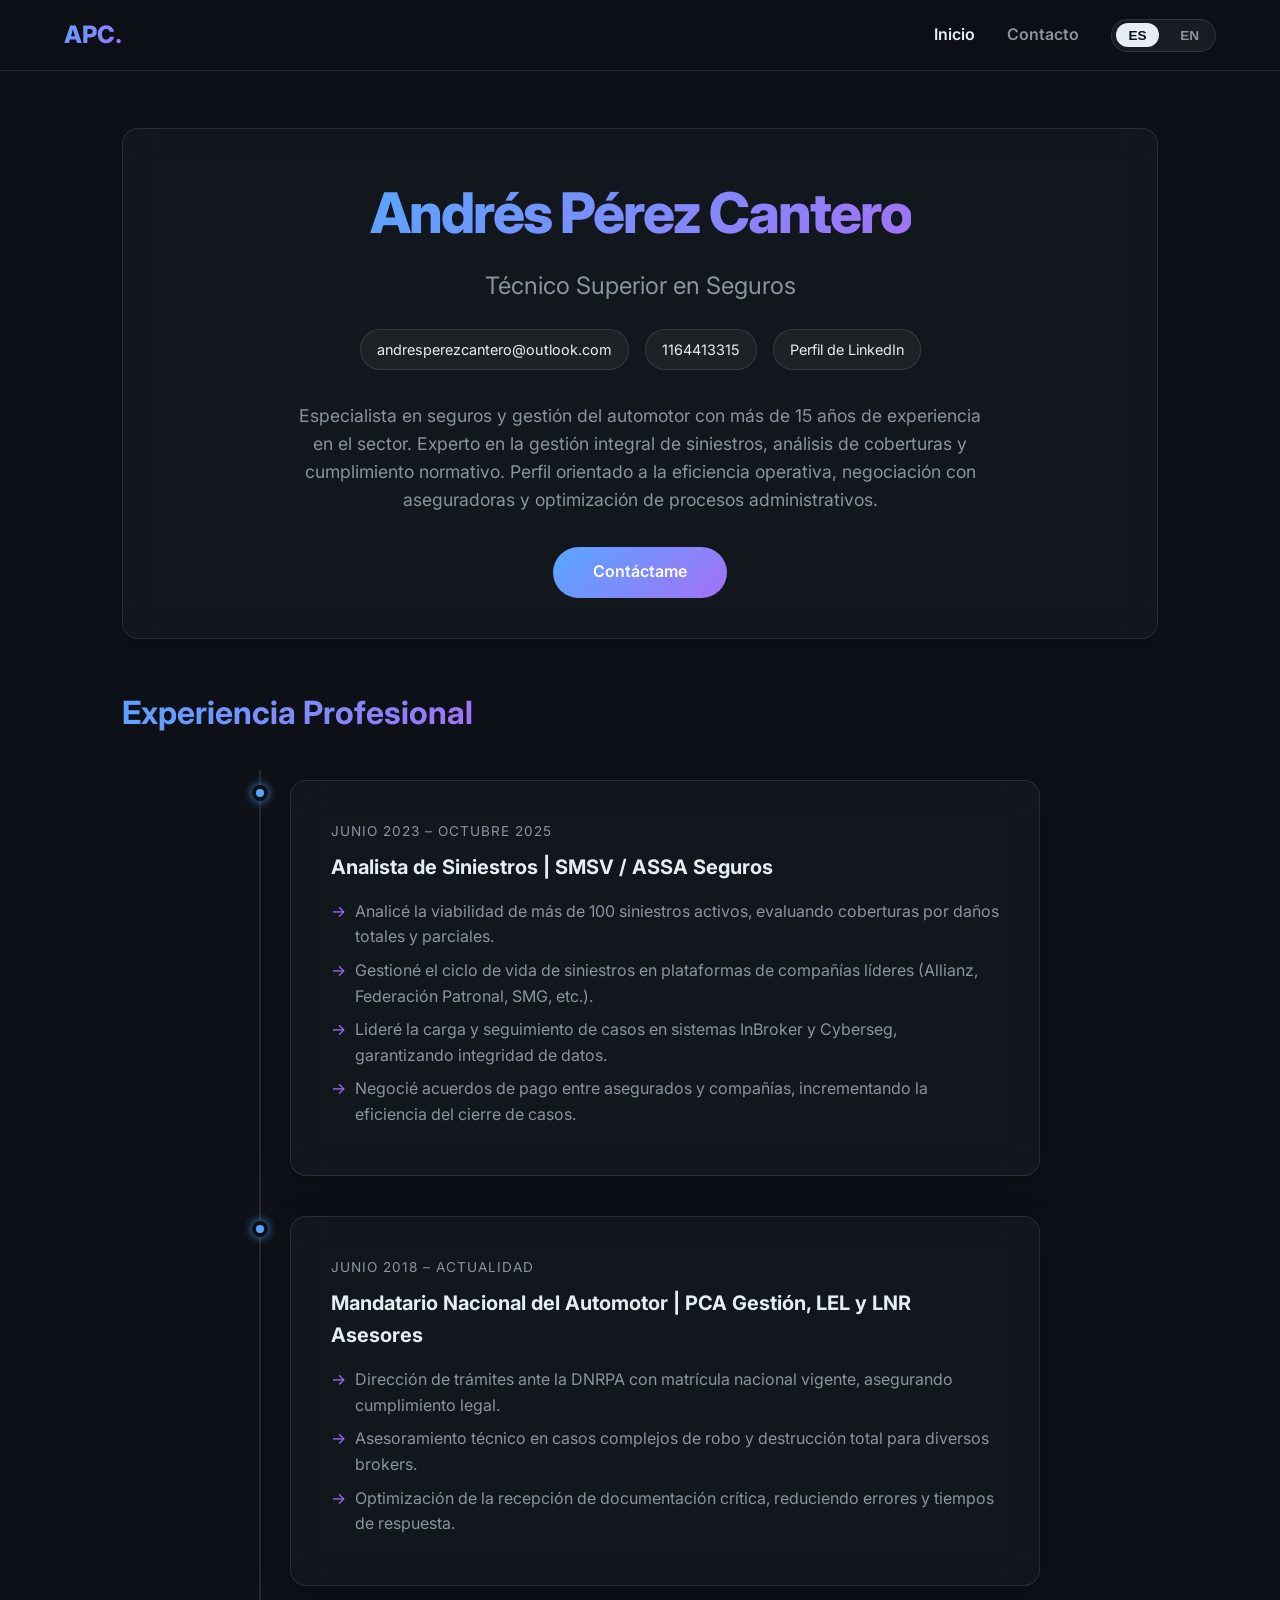
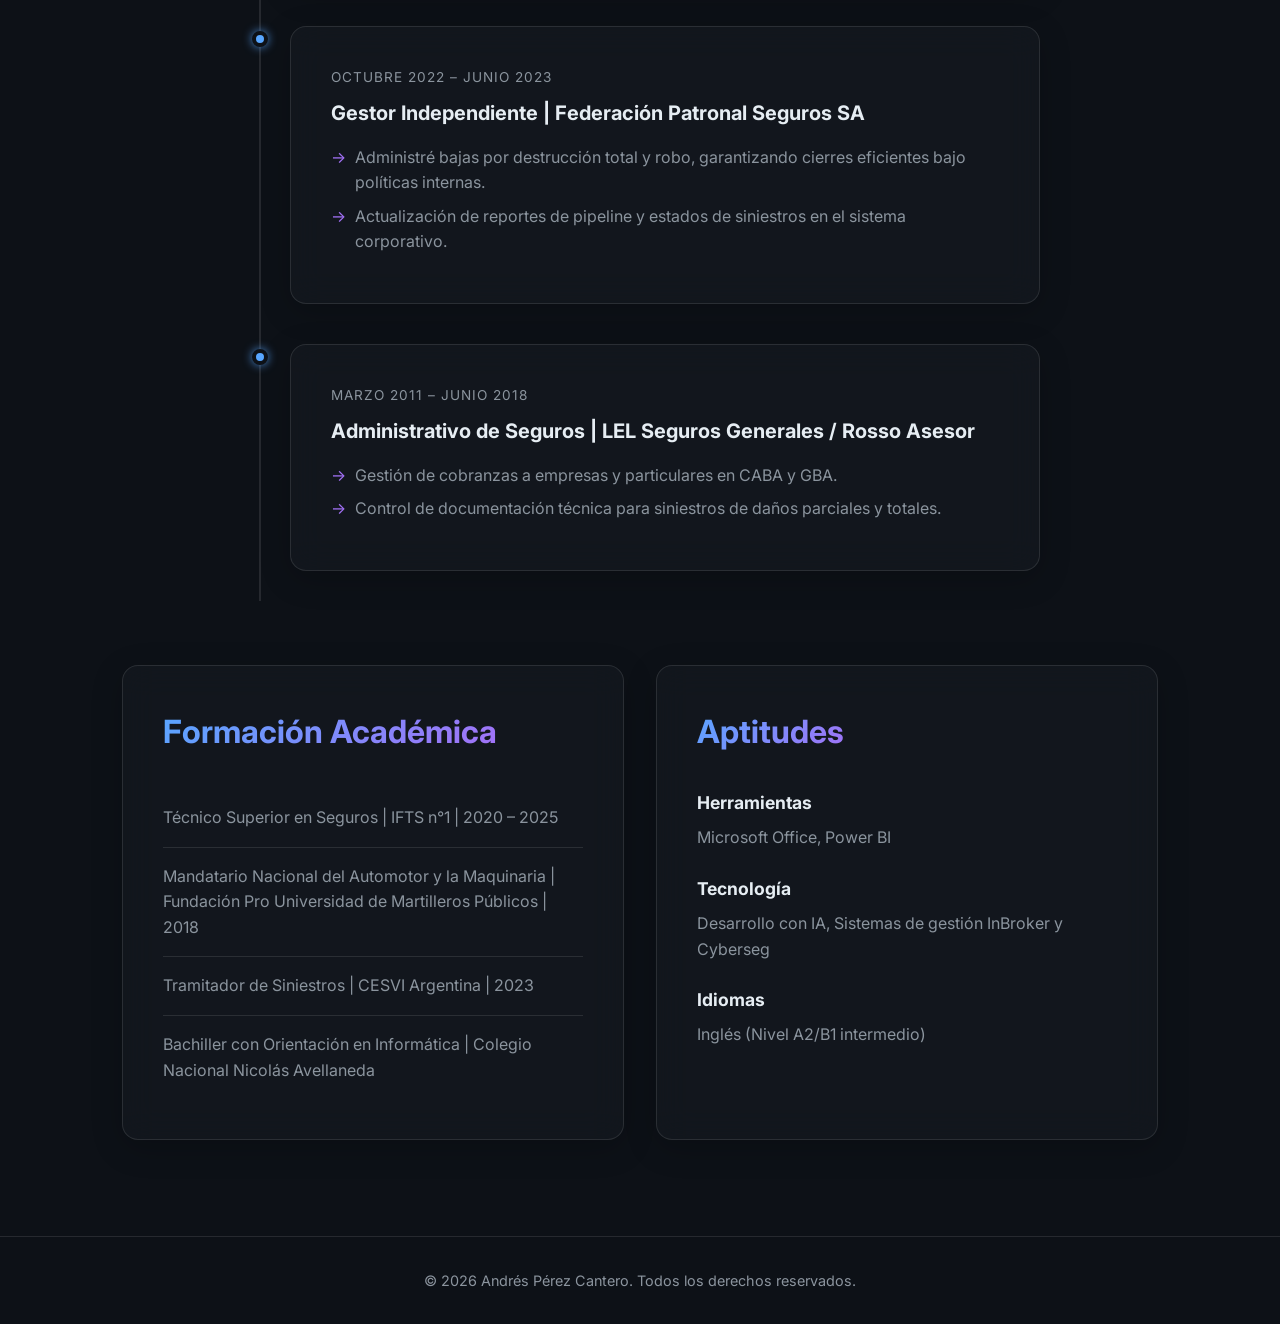
==== index.html @ 262cd206 "Add files via upload" ====
<!DOCTYPE html>
<html lang="es">
<head>
    <meta charset="UTF-8">
    <meta name="viewport" content="width=device-width, initial-scale=1.0">
    <title data-es="Andrés Pérez Cantero - CV" data-en="Andrés Pérez Cantero - Resume">Andrés Pérez Cantero - CV</title>
    
    <!-- SEO Meta Tags -->
    <meta name="description" content="Especialista en seguros y gestión del automotor con más de 15 años de experiencia. Técnico Superior en Seguros y Mandatario Nacional del Automotor. Gestión integral de siniestros.">
    <meta name="keywords" content="Análisis de siniestros, Técnico Superior en Seguros, Gestión de seguros, Análisis de coberturas, Siniestros totales y parciales, InBroker, Andrés Pérez Cantero">
    <meta name="author" content="Andrés Pérez Cantero">
    
    <!-- Open Graph (Redes Sociales y WhatsApp) -->
    <meta property="og:title" content="Andrés Pérez Cantero - CV">
    <meta property="og:description" content="Especialista en seguros y gestión del automotor. Técnico Superior en Seguros.">
    <meta property="og:type" content="website">
    <!-- Google Fonts for typography -->
    <link rel="preconnect" href="https://fonts.googleapis.com">
    <link rel="preconnect" href="https://fonts.gstatic.com" crossorigin>
    <link href="https://fonts.googleapis.com/css2?family=Inter:wght@300;400;600;800&display=swap" rel="stylesheet">
    <link rel="stylesheet" href="index.css">
</head>
<body>

    <header class="navbar">
        <div class="logo">APC.</div>
        <nav>
            <a href="index.html" class="active" data-es="Inicio" data-en="Home">Inicio</a>
            <a href="contact.html" data-es="Contacto" data-en="Contact">Contacto</a>
            <div class="lang-switch">
                <button id="btn-es" class="lang-btn active">ES</button>
                <button id="btn-en" class="lang-btn">EN</button>
            </div>
        </nav>
    </header>

    <main class="container">
        <!-- Hero Section -->
        <section class="hero glass-box">
            <h1 class="gradient-text">Andrés Pérez Cantero</h1>
            <h2 data-es="Técnico Superior en Seguros" data-en="Senior Insurance Technician">Técnico Superior en Seguros</h2>
            <div class="contact-chips">
                <a href="mailto:andresperezcantero@outlook.com">andresperezcantero@outlook.com</a>
                <a href="tel:+541164413315">1164413315</a>
                <a href="#" data-es="Perfil de LinkedIn" data-en="LinkedIn Profile">Perfil de LinkedIn</a>
            </div>
            <p class="hero-desc" data-es="Especialista en seguros y gestión del automotor con más de 15 años de experiencia en el sector. Experto en la gestión integral de siniestros, análisis de coberturas y cumplimiento normativo. Perfil orientado a la eficiencia operativa, negociación con aseguradoras y optimización de procesos administrativos." data-en="Insurance and automotive management specialist with over 15 years of industry experience. Expert in comprehensive claims management, coverage analysis, and regulatory compliance. Profile oriented towards operational efficiency, negotiation with insurers, and optimization of administrative processes.">
                Especialista en seguros y gestión del automotor con más de 15 años de experiencia en el sector. Experto en la gestión integral de siniestros, análisis de coberturas y cumplimiento normativo. Perfil orientado a la eficiencia operativa, negociación con aseguradoras y optimización de procesos administrativos.
            </p>
            <a href="contact.html" class="cta-button" data-es="Contáctame" data-en="Contact Me">Contáctame</a>
        </section>

        <!-- Experience -->
        <section class="experience section-animate">
            <h3 class="section-title gradient-text" data-es="Experiencia Profesional" data-en="Professional Experience">Experiencia Profesional</h3>
            
            <div class="timeline">
                <div class="timeline-item">
                    <div class="timeline-dot"></div>
                    <div class="timeline-content glass-box">
                        <span class="date" data-es="Junio 2023 – Octubre 2025" data-en="June 2023 – October 2025">Junio 2023 – Octubre 2025</span>
                        <h4 data-es="Analista de Siniestros | SMSV / ASSA Seguros" data-en="Claims Analyst | SMSV / ASSA Seguros">Analista de Siniestros | SMSV / ASSA Seguros</h4>
                        <ul>
                            <li data-es="Analicé la viabilidad de más de 100 siniestros activos, evaluando coberturas por daños totales y parciales." data-en="Analyzed the viability of over 100 active claims, evaluating coverage for total and partial damages.">Analicé la viabilidad de más de 100 siniestros activos, evaluando coberturas por daños totales y parciales.</li>
                            <li data-es="Gestioné el ciclo de vida de siniestros en plataformas de compañías líderes (Allianz, Federación Patronal, SMG, etc.)." data-en="Managed the claims lifecycle on platforms of leading companies (Allianz, Federación Patronal, SMG, etc.).">Gestioné el ciclo de vida de siniestros en plataformas de compañías líderes (Allianz, Federación Patronal, SMG, etc.).</li>
                            <li data-es="Lideré la carga y seguimiento de casos en sistemas InBroker y Cyberseg, garantizando integridad de datos." data-en="Led the loading and tracking of cases in InBroker and Cyberseg systems, ensuring data integrity.">Lideré la carga y seguimiento de casos en sistemas InBroker y Cyberseg, garantizando integridad de datos.</li>
                            <li data-es="Negocié acuerdos de pago entre asegurados y compañías, incrementando la eficiencia del cierre de casos." data-en="Negotiated payment agreements between insured parties and companies, increasing the efficiency of case closures.">Negocié acuerdos de pago entre asegurados y compañías, incrementando la eficiencia del cierre de casos.</li>
                        </ul>
                    </div>
                </div>

                <div class="timeline-item">
                    <div class="timeline-dot"></div>
                    <div class="timeline-content glass-box">
                        <span class="date" data-es="Junio 2018 – Actualidad" data-en="June 2018 – Present">Junio 2018 – Actualidad</span>
                        <h4 data-es="Mandatario Nacional del Automotor | PCA Gestión, LEL y LNR Asesores" data-en="National Automotive Agent | PCA Gestión, LEL y LNR Asesores">Mandatario Nacional del Automotor | PCA Gestión, LEL y LNR Asesores</h4>
                        <ul>
                            <li data-es="Dirección de trámites ante la DNRPA con matrícula nacional vigente, asegurando cumplimiento legal." data-en="Direction of procedures before the DNRPA with a valid national registration, ensuring legal compliance.">Dirección de trámites ante la DNRPA con matrícula nacional vigente, asegurando cumplimiento legal.</li>
                            <li data-es="Asesoramiento técnico en casos complejos de robo y destrucción total para diversos brokers." data-en="Technical advice in complex cases of theft and total destruction for various brokers.">Asesoramiento técnico en casos complejos de robo y destrucción total para diversos brokers.</li>
                            <li data-es="Optimización de la recepción de documentación crítica, reduciendo errores y tiempos de respuesta." data-en="Optimization of critical documentation reception, reducing errors and response times.">Optimización de la recepción de documentación crítica, reduciendo errores y tiempos de respuesta.</li>
                        </ul>
                    </div>
                </div>

                <div class="timeline-item">
                    <div class="timeline-dot"></div>
                    <div class="timeline-content glass-box">
                        <span class="date" data-es="Octubre 2022 – Junio 2023" data-en="October 2022 – June 2023">Octubre 2022 – Junio 2023</span>
                        <h4 data-es="Gestor Independiente | Federación Patronal Seguros SA" data-en="Independent Manager | Federación Patronal Seguros SA">Gestor Independiente | Federación Patronal Seguros SA</h4>
                        <ul>
                            <li data-es="Administré bajas por destrucción total y robo, garantizando cierres eficientes bajo políticas internas." data-en="Managed write-offs for total destruction and theft, ensuring efficient closures under internal policies.">Administré bajas por destrucción total y robo, garantizando cierres eficientes bajo políticas internas.</li>
                            <li data-es="Actualización de reportes de pipeline y estados de siniestros en el sistema corporativo." data-en="Update of pipeline reports and claim statuses in the corporate system.">Actualización de reportes de pipeline y estados de siniestros en el sistema corporativo.</li>
                        </ul>
                    </div>
                </div>

                <div class="timeline-item">
                    <div class="timeline-dot"></div>
                    <div class="timeline-content glass-box">
                        <span class="date" data-es="Marzo 2011 – Junio 2018" data-en="March 2011 – June 2018">Marzo 2011 – Junio 2018</span>
                        <h4 data-es="Administrativo de Seguros | LEL Seguros Generales / Rosso Asesor" data-en="Insurance Administrative | LEL Seguros Generales / Rosso Asesor">Administrativo de Seguros | LEL Seguros Generales / Rosso Asesor</h4>
                        <ul>
                            <li data-es="Gestión de cobranzas a empresas y particulares en CABA y GBA." data-en="Management of collections from companies and individuals in CABA and GBA.">Gestión de cobranzas a empresas y particulares en CABA y GBA.</li>
                            <li data-es="Control de documentación técnica para siniestros de daños parciales y totales." data-en="Control of technical documentation for partial and total damage claims.">Control de documentación técnica para siniestros de daños parciales y totales.</li>
                        </ul>
                    </div>
                </div>
            </div>
        </section>

        <!-- Education & Skills -->
        <section class="edu-skills section-animate">
            <div class="grid-2">
                <div class="education glass-box">
                    <h3 class="section-title gradient-text" data-es="Formación Académica" data-en="Academic Background">Formación Académica</h3>
                    <ul class="custom-list">
                        <li data-es="Técnico Superior en Seguros | IFTS n°1 | 2020 – 2025" data-en="Senior Insurance Technician | IFTS n°1 | 2020 – 2025">Técnico Superior en Seguros | IFTS n°1 | 2020 – 2025</li>
                        <li data-es="Mandatario Nacional del Automotor y la Maquinaria | Fundación Pro Universidad de Martilleros Públicos | 2018" data-en="National Automotive and Machinery Agent | Fundación Pro Universidad de Martilleros Públicos | 2018">Mandatario Nacional del Automotor y la Maquinaria | Fundación Pro Universidad de Martilleros Públicos | 2018</li>
                        <li data-es="Tramitador de Siniestros | CESVI Argentina | 2023" data-en="Claims Handler | CESVI Argentina | 2023">Tramitador de Siniestros | CESVI Argentina | 2023</li>
                        <li data-es="Bachiller con Orientación en Informática | Colegio Nacional Nicolás Avellaneda" data-en="Bachelor with Computer Science Orientation | Colegio Nacional Nicolás Avellaneda">Bachiller con Orientación en Informática | Colegio Nacional Nicolás Avellaneda</li>
                    </ul>
                </div>
                
                <div class="skills glass-box">
                    <h3 class="section-title gradient-text" data-es="Aptitudes" data-en="Skills">Aptitudes</h3>
                    <div class="skill-category">
                        <h5 data-es="Herramientas" data-en="Tools">Herramientas</h5>
                        <p>Microsoft Office, Power BI</p>
                    </div>
                    <div class="skill-category">
                        <h5 data-es="Tecnología" data-en="Technology">Tecnología</h5>
                        <p data-es="Desarrollo con IA, Sistemas de gestión InBroker y Cyberseg" data-en="AI Development, InBroker and Cyberseg Management Systems">Desarrollo con IA, Sistemas de gestión InBroker y Cyberseg</p>
                    </div>
                    <div class="skill-category">
                        <h5 data-es="Idiomas" data-en="Languages">Idiomas</h5>
                        <p data-es="Inglés (Nivel A2/B1 intermedio)" data-en="English (Intermediate A2/B1 level)">Inglés (Nivel A2/B1 intermedio)</p>
                    </div>
                </div>
            </div>
        </section>

    </main>
    
    <footer>
        <p data-es="© 2026 Andrés Pérez Cantero. Todos los derechos reservados." data-en="© 2026 Andrés Pérez Cantero. All rights reserved.">© 2026 Andrés Pérez Cantero. Todos los derechos reservados.</p>
    </footer>

    <script src="script.js"></script>
</body>
</html>
---- index.css ----
:root {
    --bg-color: #0d1117;
    --text-primary: #e6edf3;
    --text-secondary: #8b949e;
    --accent-gradient: linear-gradient(135deg, #58a6ff 0%, #a371f7 100%);
    --card-bg: rgba(22, 27, 34, 0.6);
    --border-color: rgba(255, 255, 255, 0.1);
    --nav-bg: rgba(13, 17, 23, 0.85);
    --btn-bg: rgba(255, 255, 255, 0.05);
    --btn-hover: rgba(255, 255, 255, 0.15);
}

* {
    box-sizing: border-box;
    margin: 0;
    padding: 0;
}

body {
    font-family: 'Inter', sans-serif;
    background-color: var(--bg-color);
    color: var(--text-primary);
    line-height: 1.6;
    overflow-x: hidden;
}

/* Typography Options */
.gradient-text {
    background: var(--accent-gradient);
    -webkit-background-clip: text;
    background-clip: text;
    -webkit-text-fill-color: transparent;
    display: inline-block;
}

/* Nav */
.navbar {
    position: fixed;
    top: 0;
    width: 100%;
    display: flex;
    justify-content: space-between;
    align-items: center;
    padding: 1rem 5%;
    background: var(--nav-bg);
    backdrop-filter: blur(10px);
    border-bottom: 1px solid var(--border-color);
    z-index: 1000;
}

.logo {
    font-size: 1.5rem;
    font-weight: 800;
    background: var(--accent-gradient);
    -webkit-background-clip: text;
    background-clip: text;
    -webkit-text-fill-color: transparent;
}

.navbar nav {
    display: flex;
    gap: 2rem;
    align-items: center;
}

.navbar a {
    color: var(--text-secondary);
    text-decoration: none;
    font-weight: 600;
    transition: color 0.3s;
}

.navbar a:hover, .navbar a.active {
    color: var(--text-primary);
}

/* Lang Switch */
.lang-switch {
    display: flex;
    gap: 0.5rem;
    background: var(--btn-bg);
    border-radius: 20px;
    padding: 0.2rem;
    border: 1px solid var(--border-color);
}

.lang-btn {
    background: transparent;
    border: none;
    color: var(--text-secondary);
    padding: 0.3rem 0.8rem;
    border-radius: 15px;
    cursor: pointer;
    font-weight: 600;
    font-size: 0.85rem;
    transition: all 0.3s;
}

.lang-btn.active {
    background: var(--text-primary);
    color: var(--bg-color);
}

/* Layout */
.container {
    max-width: 1100px;
    margin: 6rem auto 2rem auto;
    padding: 2rem;
}

/* Glassmorphism Classes */
.glass-box {
    background: var(--card-bg);
    border-radius: 16px;
    padding: 2.5rem;
    border: 1px solid var(--border-color);
    box-shadow: 0 8px 32px rgba(0, 0, 0, 0.2);
    backdrop-filter: blur(16px);
    transition: transform 0.3s, box-shadow 0.3s;
}

.glass-box:hover {
    transform: translateY(-5px);
    box-shadow: 0 12px 40px rgba(88, 166, 255, 0.15);
    border-color: rgba(88, 166, 255, 0.3);
}

/* Hero Section */
.hero {
    text-align: center;
    margin-bottom: 3rem;
}

.hero h1 {
    font-size: 3.5rem;
    margin-bottom: 0.5rem;
    font-weight: 800;
    letter-spacing: -2px;
}

.hero h2 {
    font-size: 1.5rem;
    color: var(--text-secondary);
    margin-bottom: 1.5rem;
    font-weight: 400;
}

.contact-chips {
    display: flex;
    justify-content: center;
    gap: 1rem;
    flex-wrap: wrap;
    margin-bottom: 2rem;
}

.contact-chips a {
    color: var(--text-primary);
    text-decoration: none;
    background: var(--btn-bg);
    padding: 0.5rem 1rem;
    border-radius: 20px;
    font-size: 0.9rem;
    border: 1px solid var(--border-color);
    transition: all 0.3s ease;
}

.contact-chips a:hover {
    background: var(--accent-gradient);
    border-color: transparent;
}

.hero-desc {
    max-width: 700px;
    margin: 0 auto 2rem auto;
    font-size: 1.1rem;
    color: var(--text-secondary);
}

/* Buttons */
.cta-button {
    display: inline-block;
    padding: 0.8rem 2.5rem;
    background: var(--accent-gradient);
    color: #fff;
    text-decoration: none;
    border-radius: 30px;
    font-weight: 600;
    transition: transform 0.3s, box-shadow 0.3s;
    border: none;
    cursor: pointer;
    font-size: 1rem;
}

.cta-button:hover {
    transform: scale(1.05);
    box-shadow: 0 10px 25px rgba(88, 166, 255, 0.4);
}

.w-full {
    width: 100%;
}

/* Utility Animations */
.section-animate {
    animation: fadeIn 1s ease-out;
}

@keyframes fadeIn {
    from { opacity: 0; transform: translateY(20px); }
    to { opacity: 1; transform: translateY(0); }
}

.section-title {
    font-size: 2rem;
    margin-bottom: 2rem;
    text-align: center;
}

/* Timeline/Experience */
.timeline {
    position: relative;
    max-width: 800px;
    margin: 0 auto 4rem auto;
}

.timeline::after {
    content: '';
    position: absolute;
    width: 2px;
    background: var(--border-color);
    top: 0;
    bottom: 0;
    left: 20px;
    margin-left: -1px;
}

.timeline-item {
    padding: 10px 0 30px 50px;
    position: relative;
}

.timeline-dot {
    position: absolute;
    width: 16px;
    height: 16px;
    background: #58a6ff;
    border: 4px solid var(--bg-color);
    left: 12px;
    top: 15px;
    border-radius: 50%;
    z-index: 1;
    box-shadow: 0 0 10px rgba(88, 166, 255, 0.8);
}

.timeline-content .date {
    display: block;
    color: var(--text-secondary);
    font-size: 0.85rem;
    margin-bottom: 0.5rem;
    text-transform: uppercase;
    letter-spacing: 1px;
}

.timeline-content h4 {
    font-size: 1.25rem;
    margin-bottom: 1rem;
    color: var(--text-primary);
}

.timeline-content ul {
    list-style: none;
    padding-left: 0;
}

.timeline-content li {
    position: relative;
    padding-left: 1.5rem;
    margin-bottom: 0.5rem;
    color: var(--text-secondary);
}

.timeline-content li::before {
    content: '→';
    position: absolute;
    left: 0;
    color: #a371f7;
}

/* Grid Layouts for Edu/Skills */
.grid-2 {
    display: grid;
    grid-template-columns: 1fr 1fr;
    gap: 2rem;
}

.custom-list {
    list-style: none;
}

.custom-list li {
    padding: 1rem 0;
    border-bottom: 1px solid var(--border-color);
    color: var(--text-secondary);
}

.custom-list li:last-child {
    border-bottom: none;
}

.skill-category {
    margin-bottom: 1.5rem;
}

.skill-category h5 {
    font-size: 1.1rem;
    color: var(--text-primary);
    margin-bottom: 0.5rem;
}

.skill-category p {
    color: var(--text-secondary);
}

/* Contact Page */
.center-flex {
    display: flex;
    justify-content: center;
    align-items: center;
    min-height: 70vh;
}

.contact-box {
    width: 100%;
    max-width: 600px;
    text-align: center;
}

.contact-box p {
    color: var(--text-secondary);
    margin-bottom: 2rem;
}

.input-group {
    text-align: left;
    margin-bottom: 1.5rem;
}

.input-group label {
    display: block;
    margin-bottom: 0.5rem;
    color: var(--text-primary);
    font-weight: 600;
}

.input-group input,
.input-group textarea {
    width: 100%;
    padding: 1rem;
    border-radius: 8px;
    background: rgba(0, 0, 0, 0.4);
    border: 1px solid var(--border-color);
    color: var(--text-primary);
    font-family: inherit;
    transition: all 0.3s;
}

.input-group input:focus,
.input-group textarea:focus {
    outline: none;
    border-color: #58a6ff;
    box-shadow: 0 0 0 2px rgba(88, 166, 255, 0.3);
}

/* Footer */
footer {
    text-align: center;
    padding: 2rem;
    color: var(--text-secondary);
    font-size: 0.9rem;
    border-top: 1px solid var(--border-color);
    margin-top: 4rem;
}

/* Responsive */
@media (max-width: 768px) {
    .grid-2 {
        grid-template-columns: 1fr;
    }
    .hero h1 {
        font-size: 2.5rem;
    }
    .container {
        padding: 1rem;
    }
    .navbar {
        flex-direction: column;
        gap: 1rem;
    }
}
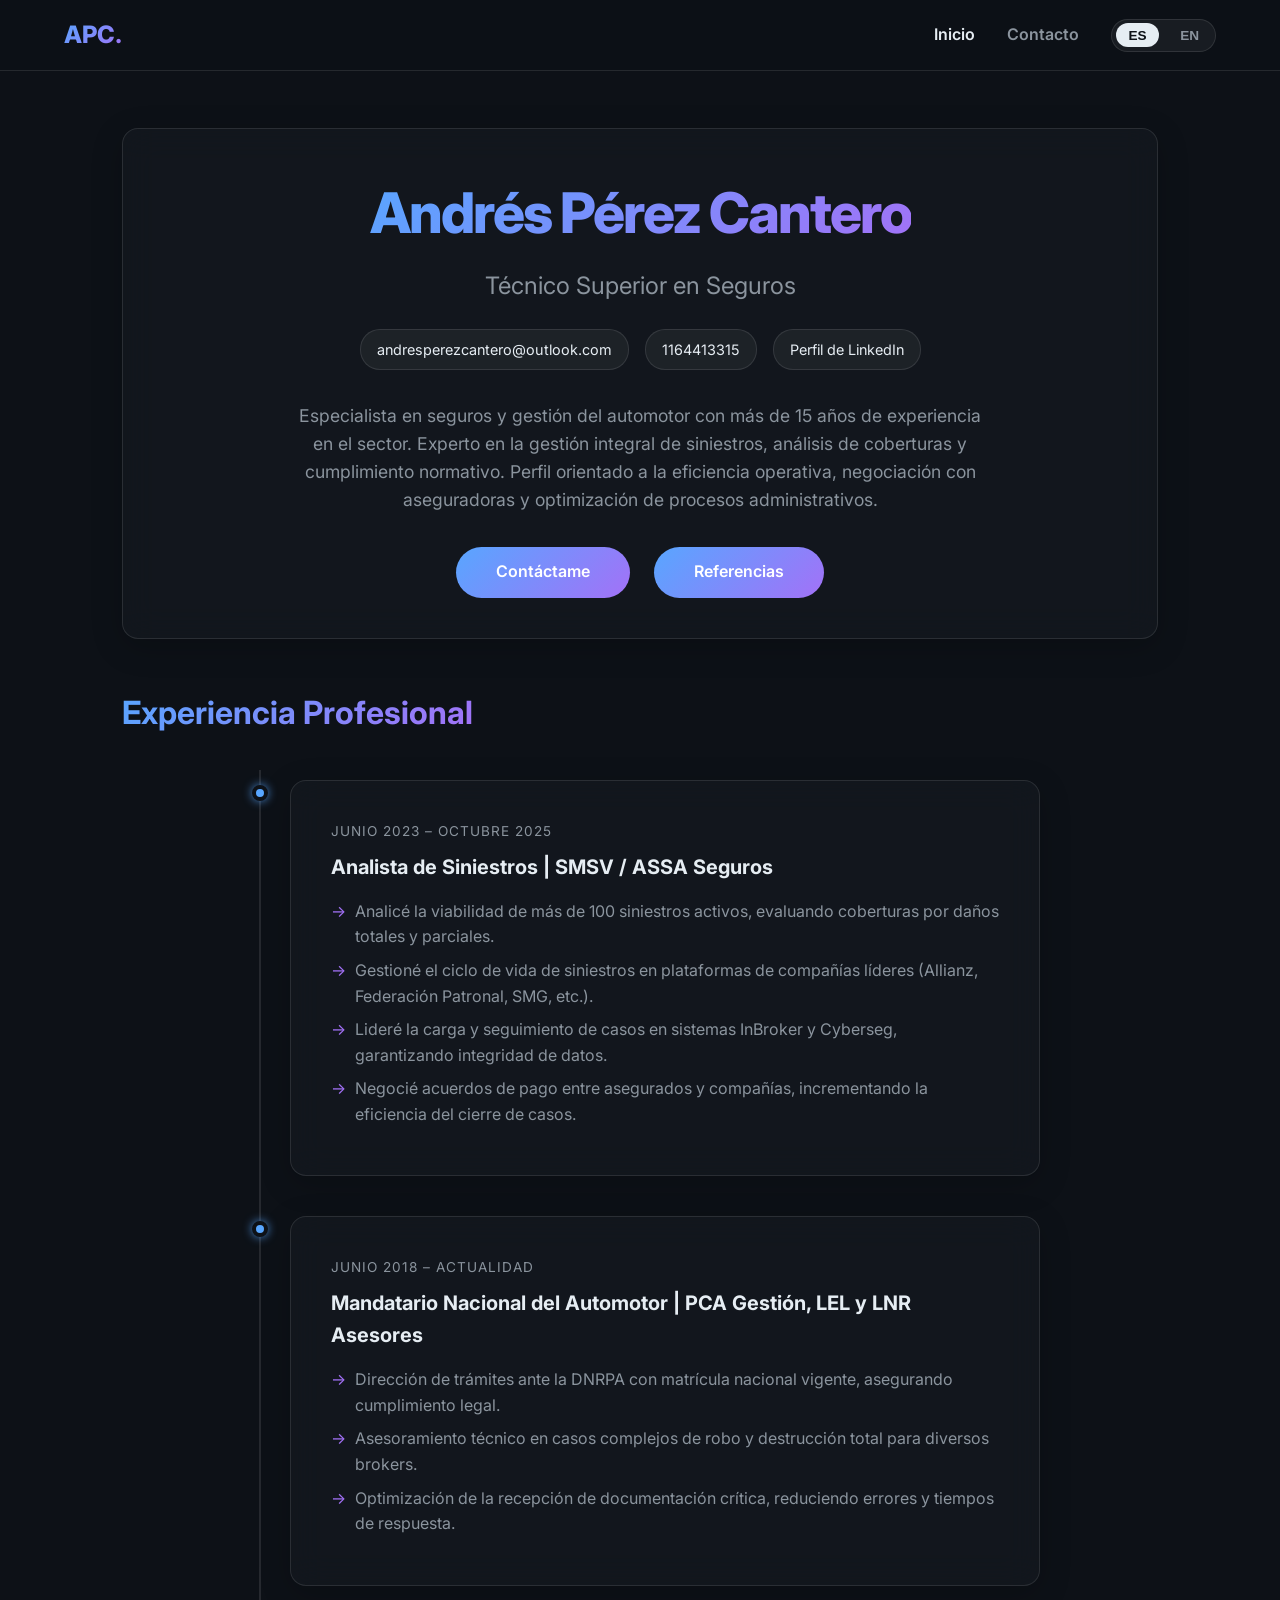
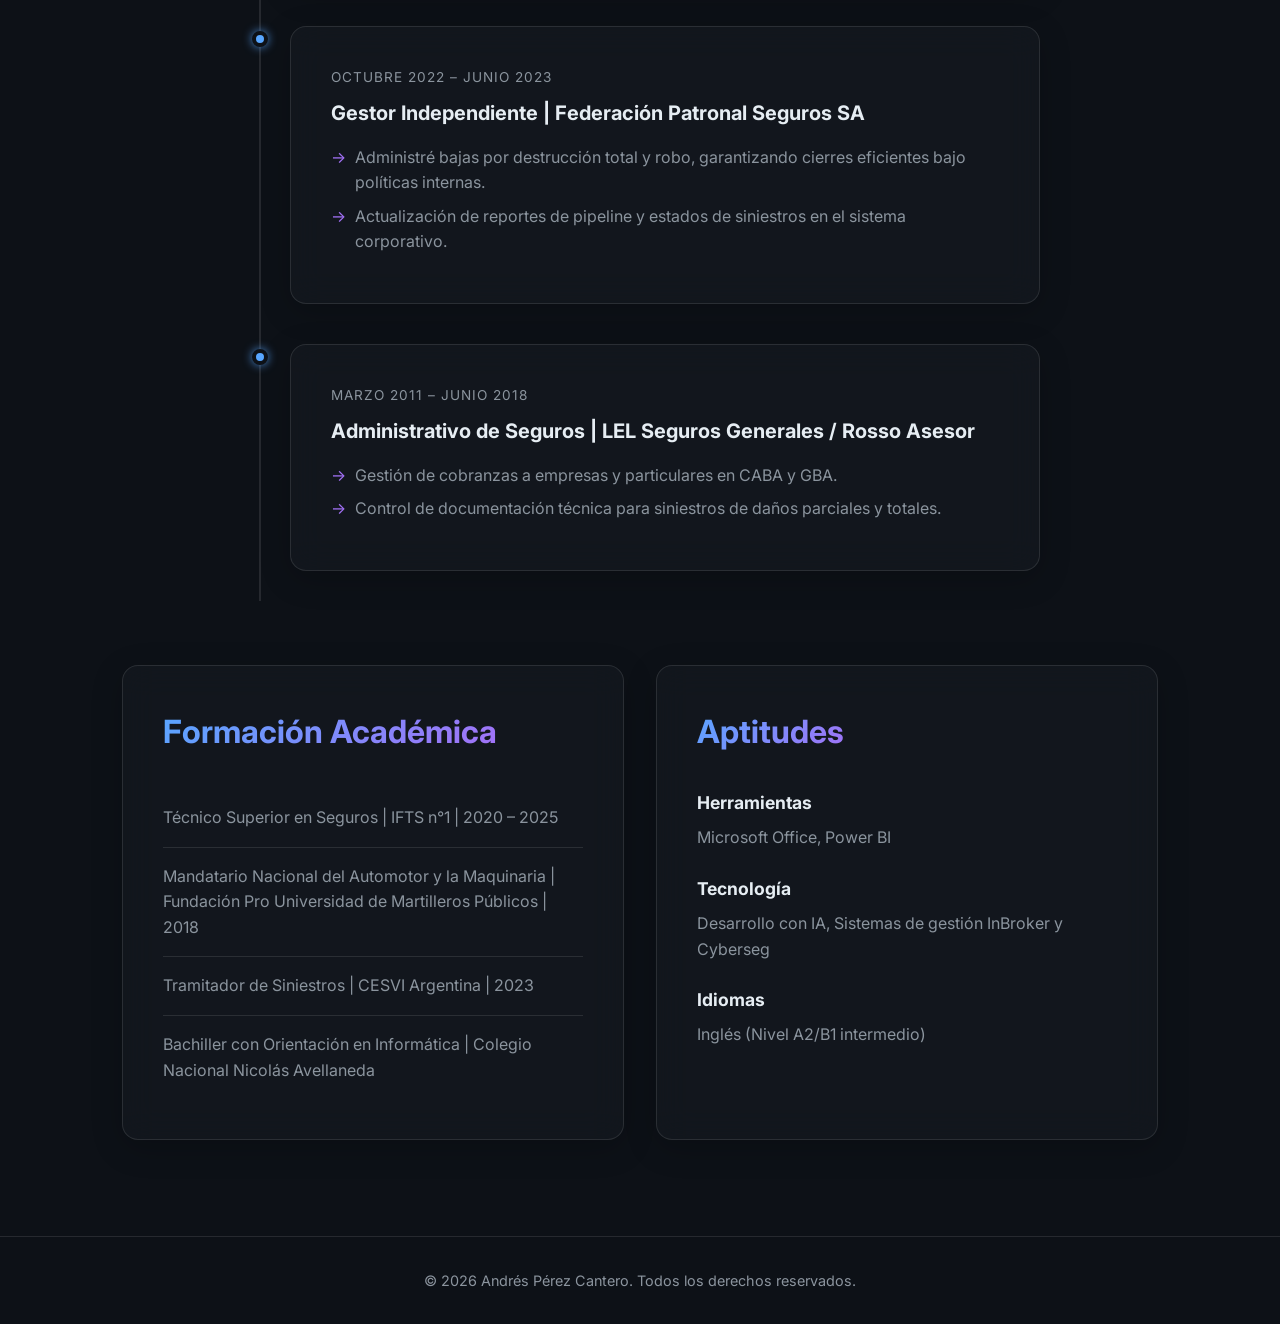
==== commit 2bd81490: "Add files via upload" ====
--- a/index.html
+++ b/index.html
@@ -47,7 +47,10 @@
             <p class="hero-desc" data-es="Especialista en seguros y gestión del automotor con más de 15 años de experiencia en el sector. Experto en la gestión integral de siniestros, análisis de coberturas y cumplimiento normativo. Perfil orientado a la eficiencia operativa, negociación con aseguradoras y optimización de procesos administrativos." data-en="Insurance and automotive management specialist with over 15 years of industry experience. Expert in comprehensive claims management, coverage analysis, and regulatory compliance. Profile oriented towards operational efficiency, negotiation with insurers, and optimization of administrative processes.">
                 Especialista en seguros y gestión del automotor con más de 15 años de experiencia en el sector. Experto en la gestión integral de siniestros, análisis de coberturas y cumplimiento normativo. Perfil orientado a la eficiencia operativa, negociación con aseguradoras y optimización de procesos administrativos.
             </p>
-            <a href="contact.html" class="cta-button" data-es="Contáctame" data-en="Contact Me">Contáctame</a>
+            <div class="cta-group">
+                <a href="contact.html" class="cta-button" data-es="Contáctame" data-en="Contact Me">Contáctame</a>
+                <a href="referencias.html" class="cta-button" data-es="Referencias" data-en="References">Referencias</a>
+            </div>
         </section>
 
         <!-- Experience -->
--- a/index.css
+++ b/index.css
@@ -194,6 +194,13 @@
 .cta-button:hover {
     transform: scale(1.05);
     box-shadow: 0 10px 25px rgba(88, 166, 255, 0.4);
+}
+
+.cta-group {
+    display: flex;
+    justify-content: center;
+    gap: 1.5rem;
+    flex-wrap: wrap;
 }
 
 .w-full {
